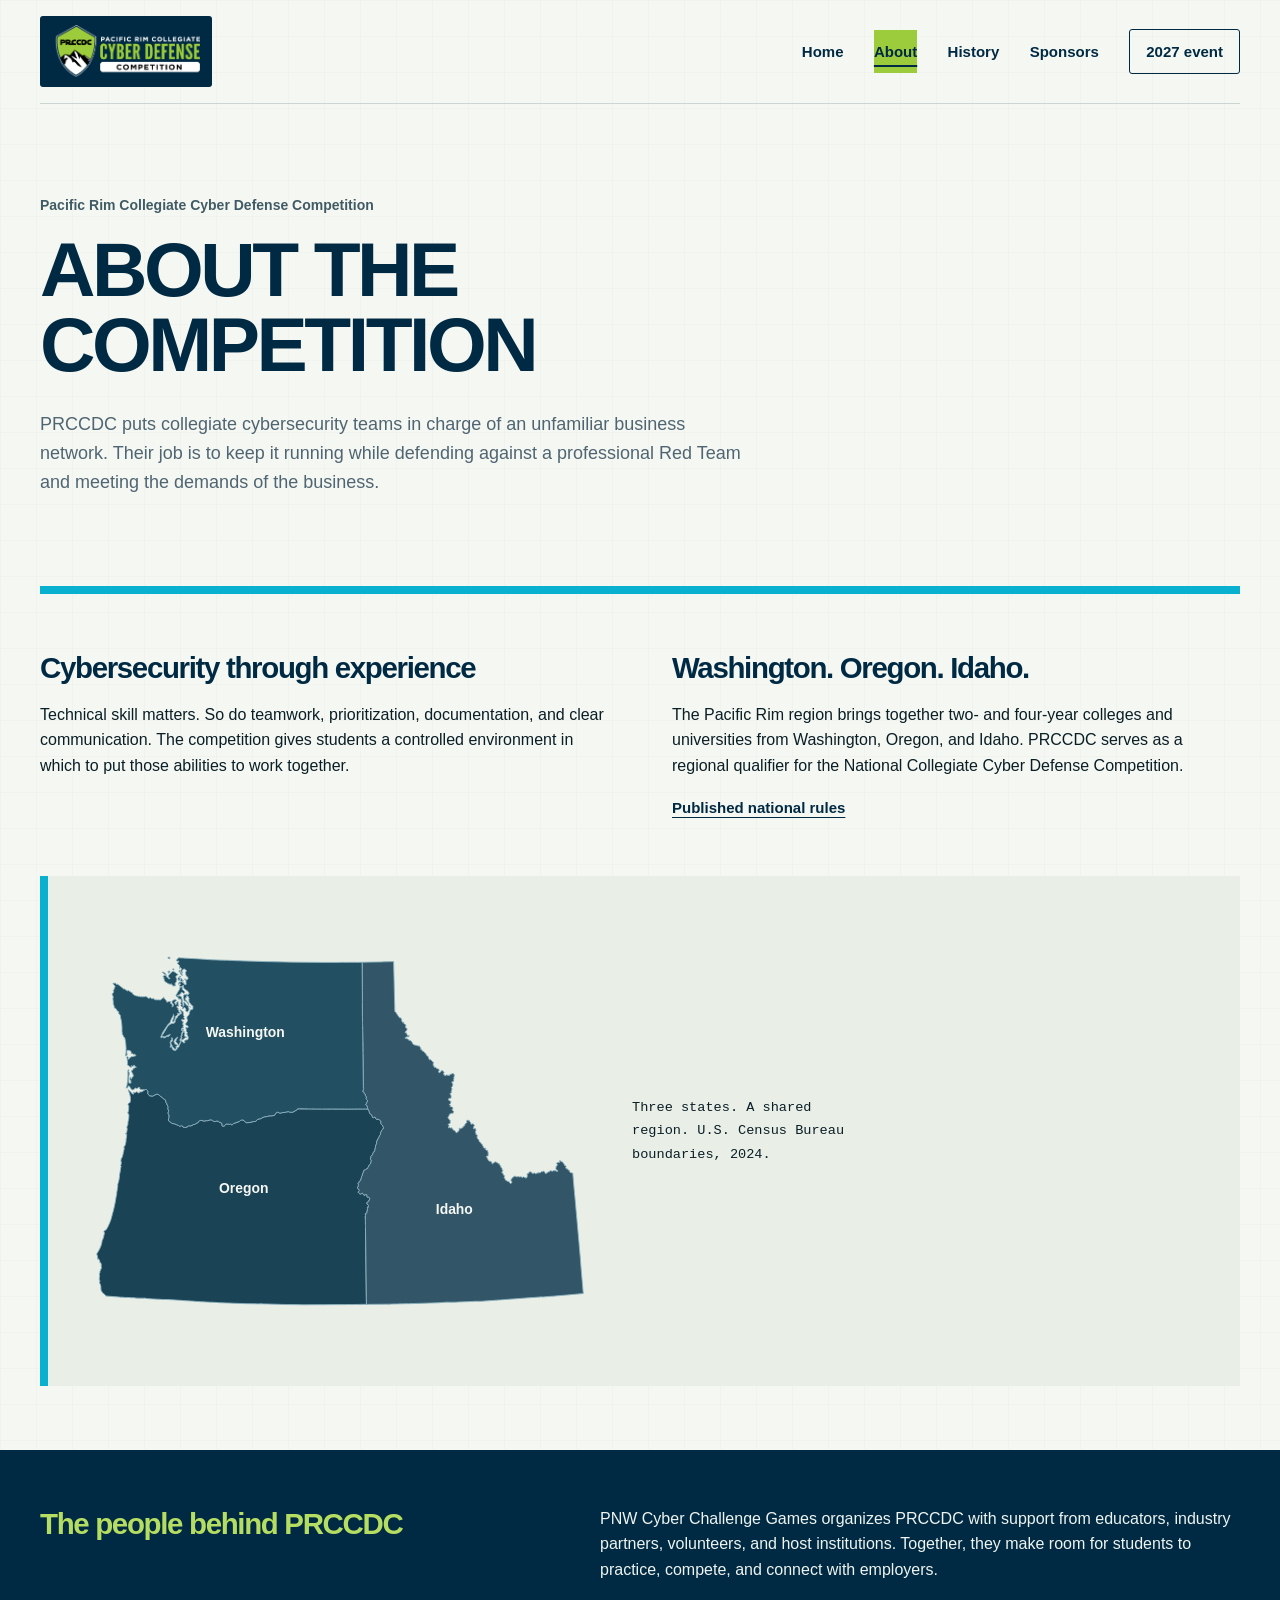
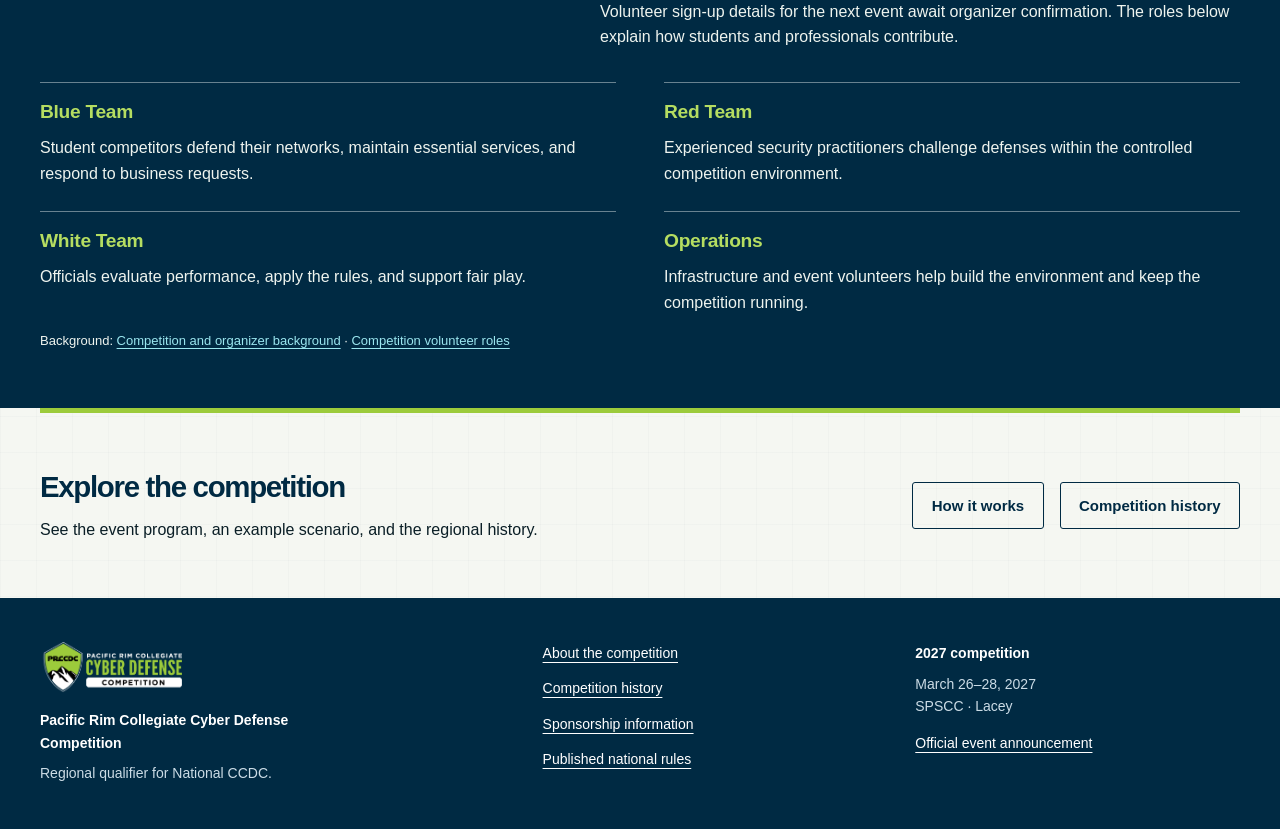
==== about.html @ 9421d320 "Changing website to Pacific Signal theme" ====
<!doctype html><html lang="en"><head><meta charset="utf-8"><meta name="viewport" content="width=device-width, initial-scale=1"><meta name="description" content="Collegiate teams from Washington, Oregon, and Idaho defend a working business network and compete for a place on the national stage."><meta name="theme-color" content="#002A43"><title>About | PRCCDC / Pacific Signal proof</title><link rel="stylesheet" href="assets/site.css"><script src="assets/navigation.js" defer></script><link rel="stylesheet" href="assets/proofs.css"></head><body class="proof-inner" data-proof="pacific-signal"><a class="skip-link" href="#main">Skip to content</a>
    <header class="site-header shell">
      <a class="brand" href="index.html" aria-label="PRCCDC home"><img src="assets/prccdc-logo.png" alt="Pacific Rim Collegiate Cyber Defense Competition" width="205" height="74"></a>
      <button class="nav-toggle" type="button" aria-expanded="false" aria-controls="site-nav" aria-label="Open navigation"><span></span><span></span><span></span></button>
      <nav class="site-nav" id="site-nav" aria-label="Primary navigation"><ul><li><a href="index.html">Home</a></li><li><a href="about.html" aria-current="page">About</a></li><li><a href="history.html">History</a></li><li><a href="sponsors.html">Sponsors</a></li><li><a class="event-nav" href="index.html#event">2027 event</a></li></ul></nav>
    </header><main id="main"><section class="inner-hero shell"><p class="context-label">Pacific Rim Collegiate Cyber Defense Competition</p><h1>About the competition</h1><p class="page-intro">PRCCDC puts collegiate cybersecurity teams in charge of an unfamiliar business network. Their job is to keep it running while defending against a professional Red Team and meeting the demands of the business.</p></section><section class="section shell about-overview"><div><h2>Cybersecurity through experience</h2><p>Technical skill matters. So do teamwork, prioritization, documentation, and clear communication. The competition gives students a controlled environment in which to put those abilities to work together.</p></div><div><h2>Washington. Oregon. Idaho.</h2><p>The Pacific Rim region brings together two- and four-year colleges and universities from Washington, Oregon, and Idaho. PRCCDC serves as a regional qualifier for the National Collegiate Cyber Defense Competition.</p><a class="text-link" href="https://www.nationalccdc.org/rules.html">Published national rules</a></div></section><figure class="about-map shell"><img class="accurate-region-map" src="assets/regional-states.svg" width="560" height="480" alt="Geographically accurate map of Washington, Oregon and Idaho, with shared state boundaries."><figcaption>Three states. A shared region. U.S. Census Bureau boundaries, 2024.</figcaption></figure><section class="people-section" id="volunteer"><div class="section shell"><div class="section-heading"><h2>The people behind PRCCDC</h2><div><p>PNW Cyber Challenge Games organizes PRCCDC with support from educators, industry partners, volunteers, and host institutions. Together, they make room for students to practice, compete, and connect with employers.</p><p>Volunteer sign-up details for the next event await organizer confirmation. The roles below explain how students and professionals contribute.</p></div></div><div class="role-list"><article><h3>Blue Team</h3><p>Student competitors defend their networks, maintain essential services, and respond to business requests.</p></article><article><h3>Red Team</h3><p>Experienced security practitioners challenge defenses within the controlled competition environment.</p></article><article><h3>White Team</h3><p>Officials evaluate performance, apply the rules, and support fair play.</p></article><article><h3>Operations</h3><p>Infrastructure and event volunteers help build the environment and keep the competition running.</p></article></div><p class="source-note">Background: <a href="https://coecyber.io/prccdc---enrol-now-compete-in-march">Competition and organizer background</a> · <a href="https://coecyber.io/volunteers-needed">Competition volunteer roles</a></p></div></section><section class="section shell page-cta"><div><h2>Explore the competition</h2><p>See the event program, an example scenario, and the regional history.</p></div><div class="button-group"><a class="button" href="index.html#how-it-works">How it works</a><a class="button" href="history.html">Competition history</a></div></section></main><footer class="site-footer"><div class="shell footer-grid">
    <div><img class="footer-logo" src="assets/prccdc-logo.png" alt="PRCCDC" width="205" height="74"><p class="footer-name">Pacific Rim Collegiate Cyber Defense Competition</p><p>Regional qualifier for National CCDC.</p></div>
    <div class="footer-links"><a href="about.html">About the competition</a><a href="history.html">Competition history</a><a href="sponsors.html">Sponsorship information</a><a href="https://www.nationalccdc.org/rules.html">Published national rules</a></div>
    <div><p class="footer-heading">2027 competition</p><p>March 26–28, 2027<br>SPSCC · Lacey</p><a href="https://prccdc.com/">Official event announcement</a></div>
  </div></footer></body></html>
---- assets/site.css ----
/* PRCCDC: the competition identity leads; the console is an optional example. */
:root {
  --navy: #002a43;
  --lime: #9ccb3b;
  --paper: #f5f7f2;
  --white: #fff;
  --ink: #18313e;
  --muted: #506572;
  --line: #cbd5d4;
  --mist: #e8efec;
  --red: #b53230;
  --body: "Helvetica Neue", Helvetica, Arial, sans-serif;
  --display: "Helvetica Neue", Helvetica, Arial, sans-serif;
  --mono: "SFMono-Regular", Consolas, monospace;
}
*,
*::before,
*::after {
  box-sizing: border-box;
}
html {
  scroll-behavior: smooth;
}
body {
  margin: 0;
  background: var(--paper);
  color: var(--ink);
  font: 1rem/1.6 var(--body);
  -webkit-font-smoothing: antialiased;
}
img {
  display: block;
  max-width: 100%;
  height: auto;
}
a {
  color: var(--navy);
  text-underline-offset: 0.25em;
  text-decoration-thickness: 1px;
}
a:hover {
  text-decoration-thickness: 2px;
}
button {
  font: inherit;
  cursor: pointer;
}
h1,
h2,
h3,
h4,
p,
figure,
dl {
  margin: 0;
}
h1,
h2,
h3,
h4 {
  color: var(--navy);
  line-height: 1.2;
}
h1 {
  font-family: var(--display);
  font-weight: 700;
  letter-spacing: -0.045em;
}
h2 {
  font-size: clamp(1.65rem, 2.3vw, 2.2rem);
  font-weight: 700;
  letter-spacing: -0.03em;
  text-wrap: balance;
}
h3 {
  font-size: 1.2rem;
  font-weight: 700;
  letter-spacing: -0.015em;
}
p {
  max-width: 72ch;
}
p + p {
  margin-top: 1rem;
}
address {
  font-style: normal;
}
section[id],
main,
details {
  scroll-margin-top: 1.5rem;
}
:focus-visible {
  outline: 3px solid #087e96;
  outline-offset: 5px;
}
::selection {
  color: var(--navy);
  background: var(--lime);
}
.shell {
  width: min(1220px, calc(100% - 80px));
  margin-inline: auto;
}
.shell > *,
.site-header > *,
.footer-grid > * {
  min-width: 0;
}
.skip-link {
  position: fixed;
  top: 0.75rem;
  left: 0.75rem;
  z-index: 100;
  transform: translateY(-180%);
  background: var(--navy);
  color: var(--white);
  padding: 0.75rem 1rem;
}
.skip-link:focus {
  transform: none;
}
.site-header {
  display: flex;
  align-items: center;
  justify-content: space-between;
  gap: 2rem;
  min-height: 104px;
  border-bottom: 1px solid var(--line);
}
.brand {
  display: block;
  width: 172px;
  padding: 9px 12px;
  background: var(--navy);
  border-radius: 3px;
  flex-shrink: 0;
}
.brand img {
  width: 100%;
}
.site-nav ul {
  display: flex;
  align-items: center;
  gap: 1.9rem;
  list-style: none;
  padding: 0;
  margin: 0;
}
.site-nav a {
  display: block;
  padding: 0.6rem 0;
  text-decoration: none;
  font-size: 0.9375rem;
  font-weight: 600;
}
.site-nav a[aria-current] {
  text-decoration: underline;
  text-decoration-color: var(--navy);
  text-decoration-thickness: 2px;
  text-underline-offset: 0.5em;
}
.site-nav a:hover {
  text-decoration: underline;
}
.site-nav .event-nav {
  padding: 0.6rem 1rem;
  border: 1px solid var(--navy);
  border-radius: 3px;
}
.nav-toggle {
  display: none;
}
.button {
  display: inline-flex;
  align-items: center;
  justify-content: center;
  min-height: 46px;
  padding: 0.65rem 1.15rem;
  border: 1px solid var(--navy);
  border-radius: 3px;
  color: var(--navy);
  text-decoration: none;
  font-size: 0.9375rem;
  font-weight: 700;
  text-align: center;
}
.button:hover {
  background: var(--mist);
  text-decoration: underline;
}
.button--lime {
  background: var(--lime);
  border-color: var(--lime);
}
.button--lime:hover {
  background: #b3db63;
}
.button--navy {
  background: var(--navy);
  color: var(--white);
}
.button--navy:hover {
  background: #0d425e;
}
.text-link {
  display: inline-block;
  font-size: 0.9375rem;
  font-weight: 650;
}
.button-group {
  display: flex;
  align-items: center;
  gap: 1rem;
  flex-wrap: wrap;
}
.context-label {
  color: var(--muted);
  font-size: 0.875rem;
  font-weight: 600;
}
.home-hero {
  display: grid;
  grid-template-columns: minmax(0, 1.5fr) minmax(330px, 1fr);
  gap: clamp(2rem, 5vw, 5rem);
  align-items: center;
  padding-block: 3.6rem;
}
.identity h1 {
  margin-top: 1.1rem;
  max-width: 14ch;
  font-size: clamp(2.8rem, 4.8vw, 4.25rem);
  line-height: 1.035;
  text-wrap: balance;
}
.hero-explanation {
  max-width: 49ch;
  margin-top: 1.6rem;
  font-size: 1.125rem;
  line-height: 1.6;
  color: var(--muted);
}
.event-summary {
  padding: 1.85rem 2rem;
  background: var(--navy);
  color: var(--white);
  border-top: 5px solid var(--lime);
  border-radius: 4px;
}
.event-label {
  color: #cbdfeb;
  font-size: 0.875rem;
  font-weight: 600;
}
.event-date {
  margin-top: 0.5rem;
  font-size: clamp(1.5rem, 2.2vw, 1.9rem);
  line-height: 1.2;
  font-weight: 700;
  letter-spacing: -0.025em;
}
.event-summary address {
  margin-block: 1rem 1.3rem;
  line-height: 1.55;
}
.event-summary .registration-note {
  border-top: 1px solid #456476;
  padding-top: 1rem;
  margin-top: 1.35rem;
  font-size: 0.875rem;
  line-height: 1.5;
  color: #d0dfe6;
}
.event-summary :focus-visible,
.site-footer :focus-visible {
  outline-color: var(--lime);
}
.pathways-band {
  background: var(--white);
  border-block: 1px solid var(--line);
}
.pathway-grid {
  display: grid;
  grid-template-columns: repeat(3, minmax(0, 1fr));
  padding-block: 1.65rem;
}
.pathway-grid article {
  padding-inline: 1.75rem;
  border-left: 1px solid var(--line);
  display: flex;
  flex-direction: column;
  align-items: flex-start;
}
.pathway-grid article:first-child {
  border: 0;
  padding-left: 0;
}
.pathway-grid article:last-child {
  padding-right: 0;
}
.pathway-grid h2 {
  font-size: 1.2rem;
}
.pathway-grid p {
  font-size: 0.9375rem;
  margin-top: 0.65rem;
  margin-bottom: 0.85rem;
  color: var(--muted);
}
.pathway-grid a {
  margin-top: auto;
}
.section {
  padding-block: 3.5rem;
}
.section-heading {
  display: grid;
  grid-template-columns: 1fr 1.25fr;
  gap: 3rem;
  align-items: start;
  margin-bottom: 2rem;
}
.section-heading > p {
  color: var(--muted);
}
.event-layout {
  display: grid;
  grid-template-columns: minmax(0, 1.7fr) minmax(0, 1fr);
  gap: 3rem;
}
.schedule {
  padding: 0;
  margin: 0;
  list-style: none;
}
.schedule li {
  display: grid;
  grid-template-columns: 100px 1fr;
  gap: 1.5rem;
  padding: 1.25rem 0;
  border-top: 1px solid var(--line);
}
.schedule li:last-child {
  border-bottom: 1px solid var(--line);
}
.schedule time strong {
  display: block;
  color: var(--navy);
  font-size: 1.15rem;
}
.schedule time span {
  color: var(--muted);
  font-size: 0.875rem;
}
.schedule p {
  color: var(--muted);
  margin-top: 0.4rem;
  font-size: 0.9375rem;
}
.venue-panel {
  padding: 1.5rem 1.75rem;
  background: var(--white);
  border: 1px solid var(--line);
  border-radius: 4px;
}
.venue-panel img {
  width: 190px;
  height: 70px;
  object-fit: contain;
  object-position: left center;
  margin-bottom: 1.25rem;
}
.venue-panel address {
  margin-bottom: 1rem;
}
.eligibility {
  display: grid;
  grid-template-columns: 0.75fr 1.4fr 1fr;
  gap: 2rem;
  align-items: center;
  margin-top: 2rem;
  padding: 1.25rem 1.5rem;
  background: var(--mist);
  border-radius: 3px;
}
.eligibility h3 {
  font-size: 1rem;
}
.eligibility p {
  font-size: 0.875rem;
}
.eligibility a {
  justify-self: end;
}
.source-note {
  color: var(--muted);
  font-size: 0.8125rem;
  line-height: 1.6;
  margin-top: 1rem;
}
.how-section,
.people-section {
  background: var(--navy);
  color: #d7e2e6;
}
.how-section h2,
.how-section h3,
.people-section h2,
.people-section h3 {
  color: var(--white);
}
.how-section .section-heading p,
.people-section .section-heading p {
  color: #c6d8e2;
}
.overview-copy {
  max-width: 75ch;
  margin-bottom: 2rem;
}
.skills-grid {
  display: grid;
  grid-template-columns: repeat(4, minmax(0, 1fr));
  gap: 1.75rem;
}
.skills-grid h3 {
  padding-top: 1rem;
  border-top: 3px solid var(--lime);
}
.skills-grid p {
  margin-top: 0.85rem;
  font-size: 0.9375rem;
}
.pressure-note {
  margin-top: 2rem;
  color: #c6d8e2;
  font-size: 0.9375rem;
  max-width: 95ch;
}
.scenario-demo {
  margin-top: 2rem;
  border: 1px solid #688290;
  border-radius: 3px;
}
.scenario-demo > summary {
  padding: 1rem 1.25rem;
  cursor: pointer;
  font-weight: 600;
  color: var(--white);
}
.scenario-demo > summary span {
  display: block;
  color: #c6d8e2;
  font-size: 0.8125rem;
  font-weight: 400;
  margin-top: 0.2rem;
}
.how-section :focus-visible,
.people-section :focus-visible {
  outline-color: var(--lime);
}
.regional-layout {
  display: grid;
  grid-template-columns: minmax(0, 1.15fr) minmax(0, 1fr);
  gap: 4rem;
  align-items: start;
}
.regional-copy > p {
  margin-top: 1rem;
  color: var(--muted);
}
.region-figure {
  align-self: center;
  padding: 1rem;
}
.region-figure img {
  width: 100%;
}
.region-figure figcaption {
  text-align: center;
  font-size: 0.75rem;
  color: var(--muted);
  margin-top: 0.5rem;
}
.result-story {
  border-top: 1px solid var(--line);
  margin-top: 1.8rem;
  padding-top: 1.5rem;
}
.result-story h3 {
  margin-top: 0.5rem;
}
.result-story p {
  font-size: 0.9375rem;
  margin-top: 0.75rem;
}
.result-story .context-label {
  margin: 0;
  font-size: 0.8125rem;
}
.result-headline {
  font-weight: 700;
}
.result-facts {
  display: flex;
  gap: 2.5rem;
  margin-block: 1rem;
}
.result-facts dt {
  font-size: 0.8125rem;
  color: var(--muted);
}
.result-facts dd {
  margin: 0;
  color: var(--navy);
  font-size: 1.55rem;
  font-weight: 700;
}
.history-preview {
  padding-top: 1.2rem;
  border-top: 1px solid var(--line);
}
.history-preview strong {
  display: block;
  font-size: 0.9375rem;
  color: var(--navy);
  margin-bottom: 0.6rem;
}
.sponsor-section {
  background: var(--white);
  border-block: 1px solid var(--line);
}
.sponsor-grid {
  display: flex;
  flex-wrap: wrap;
  gap: 1.25rem;
  margin-block: 1.75rem;
}
.sponsor {
  display: grid;
  place-items: center;
  width: 240px;
  min-height: 104px;
  padding: 1.25rem 1.75rem;
  border: 1px solid var(--line);
  border-radius: 4px;
  background: var(--white);
}
.sponsor img {
  max-width: 100%;
  max-height: 55px;
  object-fit: contain;
}
.site-footer {
  background: var(--navy);
  color: #cbdce6;
  padding-block: 2.75rem;
}
.footer-grid {
  display: grid;
  grid-template-columns: 1.4fr 1fr 1fr;
  gap: 3rem;
  font-size: 0.875rem;
}
.footer-logo {
  width: 142px;
  margin-bottom: 1rem;
}
.footer-name {
  max-width: 34ch;
  color: var(--white);
  font-weight: 600;
}
.footer-grid p + p {
  margin-top: 0.5rem;
}
.footer-heading {
  font-weight: 700;
  color: var(--white);
}
.footer-links {
  display: flex;
  align-items: flex-start;
  flex-direction: column;
  gap: 0.8rem;
}
.site-footer a {
  color: var(--white);
}
.footer-grid > div:last-child > a {
  display: inline-block;
  margin-top: 0.9rem;
}
.inner-hero {
  padding-block: 3.25rem 2.5rem;
  border-bottom: 1px solid var(--line);
}
.inner-hero h1 {
  font-size: clamp(2.25rem, 4.5vw, 3.75rem);
  margin-top: 1rem;
}
.page-intro {
  max-width: 70ch;
  font-size: 1.125rem;
  color: var(--muted);
  margin-top: 1rem;
}
.about-overview {
  display: grid;
  grid-template-columns: 1fr 1fr;
  gap: 4rem;
}
.about-overview p {
  margin-block: 1rem;
}
.role-list {
  display: grid;
  grid-template-columns: repeat(2, minmax(0, 1fr));
  gap: 1.5rem 3rem;
}
.role-list article {
  padding-top: 1.1rem;
  border-top: 1px solid #688290;
}
.role-list p {
  margin-top: 0.75rem;
}
.people-section .source-note,
.people-section a {
  color: #c6d8e2;
}
.page-cta {
  display: flex;
  justify-content: space-between;
  align-items: center;
  gap: 2rem;
}
.page-cta p {
  margin-top: 0.75rem;
}
.support-layout {
  display: grid;
  grid-template-columns: minmax(0, 1.5fr) minmax(0, 1fr);
  gap: 4rem;
}
.support-copy > p {
  margin-top: 1rem;
}
.support-copy .button-group {
  margin-top: 1.5rem;
}
.next-event {
  padding: 1.75rem;
  background: var(--mist);
  border-radius: 4px;
}
.next-event h2 {
  font-size: 1.2rem;
}
.next-event-date {
  font-weight: 700;
  margin-block: 0.75rem;
}
.next-event a {
  margin-top: 1rem;
}
.benefit-list {
  display: grid;
  grid-template-columns: repeat(3, minmax(0, 1fr));
  gap: 2.5rem;
  margin-top: 2rem;
}
.benefit-list p {
  margin-top: 0.75rem;
}
.history-section {
  padding-top: 2rem;
}
.archive-note {
  color: var(--muted);
  font-size: 0.875rem;
  margin-bottom: 1.5rem;
}
.timeline {
  max-width: 1000px;
}
.timeline-entry {
  display: grid;
  grid-template-columns: 112px minmax(0, 1fr);
  gap: 2rem;
  padding-block: 1.75rem;
  border-top: 1px solid var(--line);
}
.timeline-year {
  color: var(--navy);
  font-size: 2rem;
  line-height: 1.25;
  font-weight: 700;
  letter-spacing: -0.035em;
}
.timeline-entry h2 {
  font-size: 1.35rem;
}
.timeline-entry p:not(.timeline-year) {
  margin-top: 0.75rem;
}
.timeline-source {
  display: inline-block;
  font-size: 0.8125rem;
  margin-top: 0.75rem;
}

/* Fictional scenario: scoped to its own surface, without inherited concept styles. */
.ops-preview {
  color: var(--ink);
  background: var(--white);
}
.ops-accent {
  display: none;
}
.ops-header {
  display: flex;
  justify-content: space-between;
  align-items: start;
  gap: 2rem;
  padding: 1.25rem;
}
.ops-preview h3,
.ops-preview h4 {
  color: var(--navy);
}
.ops-titleline h3 {
  font-size: 1.25rem;
}
.ops-titleline > span {
  font-size: 0.8125rem;
  color: var(--muted);
}
.ops-disclosure {
  font-size: 0.8125rem;
  max-width: 48ch;
  color: var(--muted);
}
.phase-nav {
  display: grid;
  grid-template-columns: repeat(4, minmax(0, 1fr));
  border-block: 1px solid var(--line);
}
.phase-button {
  min-height: 70px;
  padding: 0.75rem 1rem;
  border: 0;
  border-right: 1px solid var(--line);
  color: var(--navy);
  background: var(--paper);
  text-align: left;
}
.phase-button:last-child {
  border-right: 0;
}
.phase-button small {
  display: block;
  font-size: 0.75rem;
  margin-bottom: 0.2rem;
}
.phase-button strong {
  font-size: 1rem;
}
.phase-button[aria-pressed="true"] {
  background: var(--lime);
  box-shadow: inset 0 -3px 0 var(--navy);
}
.phase-button:hover {
  background: var(--mist);
}
.ops-preview :focus-visible {
  outline-color: #087e96;
  outline-offset: -3px;
}
.ops-grid {
  display: grid;
  grid-template-columns: 1fr 1fr 1.05fr;
}
.ops-panel,
.console-panel {
  min-width: 0;
  padding: 1.25rem;
}
.ops-panel {
  border-right: 1px solid var(--line);
}
.panel-head {
  display: flex;
  justify-content: space-between;
  flex-wrap: wrap;
  gap: 0.5rem;
  padding-bottom: 0.75rem;
  margin-bottom: 0.75rem;
  border-bottom: 1px solid var(--line);
}
.panel-head h4 {
  font-size: 0.875rem;
}
.panel-head > span {
  font-size: 0.75rem;
  color: var(--muted);
}
.service-list,
.incident-list {
  list-style: none;
  padding: 0;
  margin: 0;
}
.service-row {
  display: grid;
  grid-template-columns: 10px minmax(0, 1fr) auto;
  align-items: center;
  gap: 0.65rem;
  min-height: 58px;
  border-bottom: 1px solid var(--line);
}
.status-marker {
  width: 9px;
  height: 9px;
  border-radius: 50%;
  background: #64851f;
}
.status-marker[data-status="degraded"],
.status-marker[data-status="isolated"] {
  background: var(--red);
}
.status-marker[data-status="reviewing"],
.status-marker[data-status="documenting"] {
  background: #087e96;
}
.status-marker[data-status="contained"],
.status-marker[data-status="recovering"] {
  background: #2365a8;
}
.service-name {
  font-size: 0.875rem;
  font-weight: 650;
}
.service-status {
  font-size: 0.75rem;
  color: var(--muted);
}
.incident-item {
  display: grid;
  grid-template-columns: 44px minmax(0, 1fr);
  gap: 0.65rem;
  padding-block: 0.65rem;
}
.incident-time {
  font: 0.75rem/1.5 var(--mono);
  color: var(--muted);
}
.incident-copy strong,
.incident-copy span {
  display: block;
  font-size: 0.8125rem;
  line-height: 1.45;
}
.incident-copy span {
  color: var(--muted);
  margin-top: 0.25rem;
}
.console-panel {
  background: #122f40;
  color: #dae7ec;
}
.console-panel h4 {
  color: var(--white);
}
.console-panel .panel-head {
  border-color: #59717f;
}
.console-panel .panel-head span {
  color: #c6d8e2;
}
.console-output {
  font: 0.75rem/1.7 var(--mono);
  white-space: pre-wrap;
  overflow-wrap: anywhere;
}
.console-output .prompt {
  color: #b9e46e;
}
.console-output .signal {
  color: #ffada7;
}
.console-output .info {
  color: #7ce2f5;
}
.console-cursor {
  display: none;
}
.phase-summary {
  border-top: 1px solid #59717f;
  padding-top: 1rem;
  margin-top: 1.5rem;
  font-size: 0.8125rem;
}
.phase-summary strong {
  display: block;
  color: var(--white);
  margin-bottom: 0.5rem;
}
.ops-footer {
  display: flex;
  align-items: center;
  justify-content: space-between;
  gap: 2rem;
  padding: 1.25rem;
  border-top: 1px solid var(--line);
  background: var(--paper);
}
.ops-footer p {
  font-size: 0.8125rem;
  color: var(--muted);
}
.advance-button {
  min-height: 44px;
  padding: 0.7rem 1rem;
  border: 1px solid var(--navy);
  border-radius: 3px;
  background: var(--white);
  color: var(--navy);
  font-size: 0.875rem;
  white-space: nowrap;
}
.no-script-note {
  padding: 1.25rem;
}

@media (max-width: 1000px) {
  .shell {
    width: calc(100% - 48px);
  }
  .home-hero {
    gap: 2rem;
    grid-template-columns: minmax(0, 1.2fr) minmax(310px, 1fr);
  }
  .identity h1 {
    font-size: clamp(2.5rem, 5.5vw, 3.5rem);
  }
  .event-summary {
    padding: 1.5rem;
  }
  .site-nav ul {
    gap: 1.2rem;
  }
  .section-heading {
    gap: 2rem;
  }
  .skills-grid {
    grid-template-columns: repeat(2, minmax(0, 1fr));
  }
  .eligibility {
    grid-template-columns: 1fr 2fr;
    gap: 1rem;
  }
  .eligibility a {
    grid-column: 2;
    justify-self: start;
  }
  .regional-layout {
    gap: 2rem;
  }
  .ops-grid {
    grid-template-columns: 1fr 1fr;
  }
  .console-panel {
    grid-column: 1 / -1;
  }
  .ops-header,
  .ops-footer {
    flex-direction: column;
    gap: 1rem;
  }
}
@media (max-width: 720px) {
  .shell {
    width: calc(100% - 40px);
  }
  .site-header {
    min-height: 86px;
    flex-wrap: wrap;
    gap: 0;
    padding-block: 0.8rem;
  }
  .brand {
    width: 143px;
    padding: 8px 10px;
  }
  .js .nav-toggle {
    display: flex;
    flex-direction: column;
    justify-content: center;
    gap: 5px;
    width: 46px;
    height: 44px;
    padding: 11px;
    border: 1px solid var(--line);
    border-radius: 3px;
    background: transparent;
  }
  .nav-toggle span {
    height: 2px;
    width: 100%;
    background: var(--navy);
  }
  .site-nav {
    width: 100%;
  }
  .js .site-nav {
    display: none;
  }
  .js .site-nav.is-open {
    display: block;
  }
  .site-nav ul {
    padding-top: 1rem;
    gap: 0.5rem 1.25rem;
    flex-wrap: wrap;
  }
  .home-hero {
    grid-template-columns: 1fr;
    padding-block: 1.9rem;
    gap: 1.75rem;
  }
  .identity h1 {
    font-size: clamp(2rem, 8vw, 3rem);
    max-width: 19ch;
    margin-top: 0.75rem;
    text-wrap: initial;
    line-height: 1.08;
  }
  .hero-explanation {
    margin-top: 1rem;
    font-size: 1rem;
  }
  .event-summary {
    padding: 1.25rem;
  }
  .event-date {
    font-size: 1.5rem;
  }
  .event-summary address {
    margin-block: 0.85rem 1rem;
  }
  .event-summary .registration-note {
    padding-top: 0.85rem;
    margin-top: 1rem;
  }
  .pathway-grid {
    grid-template-columns: 1fr;
    padding-block: 0.25rem;
  }
  .pathway-grid article,
  .pathway-grid article:first-child,
  .pathway-grid article:last-child {
    padding: 1.25rem 0;
    border-left: 0;
  }
  .pathway-grid article + article {
    border-top: 1px solid var(--line);
  }
  .pathway-grid p {
    margin-block: 0.5rem 0.75rem;
  }
  .section {
    padding-block: 2.5rem;
  }
  .section-heading {
    grid-template-columns: 1fr;
    gap: 0.8rem;
    margin-bottom: 1.5rem;
  }
  .event-layout,
  .regional-layout,
  .about-overview,
  .support-layout {
    grid-template-columns: 1fr;
    gap: 1.75rem;
  }
  .schedule li {
    grid-template-columns: 78px minmax(0, 1fr);
    gap: 1rem;
    padding-block: 1.1rem;
  }
  .schedule h3 {
    font-size: 1.1rem;
  }
  .venue-panel {
    padding: 1.25rem;
  }
  .eligibility {
    grid-template-columns: 1fr;
    gap: 0.65rem;
    padding: 1.25rem;
    margin-top: 1.5rem;
  }
  .eligibility a {
    grid-column: auto;
  }
  .region-figure {
    width: min(420px, 100%);
    margin-inline: auto;
    padding: 0;
  }
  .result-facts {
    gap: 2rem;
    flex-wrap: wrap;
  }
  .sponsor-grid {
    gap: 0.75rem;
  }
  .sponsor {
    width: 100%;
    max-width: 330px;
    min-height: 90px;
  }
  .footer-grid {
    grid-template-columns: 1fr 1fr;
    gap: 2rem;
  }
  .footer-grid > div:first-child {
    grid-column: 1 / -1;
  }
  .inner-hero {
    padding-block: 2rem;
  }
  .inner-hero h1 {
    font-size: 2.5rem;
  }
  .page-intro {
    font-size: 1rem;
  }
  .role-list,
  .benefit-list {
    grid-template-columns: 1fr;
    gap: 1.5rem;
  }
  .page-cta {
    flex-direction: column;
    align-items: flex-start;
    gap: 1.5rem;
  }
  .timeline-entry {
    grid-template-columns: 70px minmax(0, 1fr);
    gap: 1rem;
    padding-block: 1.5rem;
  }
  .timeline-year {
    font-size: 1.5rem;
  }
  .timeline-entry h2 {
    font-size: 1.15rem;
  }
  .phase-nav {
    grid-template-columns: repeat(2, minmax(0, 1fr));
  }
  .phase-button {
    border-bottom: 1px solid var(--line);
  }
  .ops-grid {
    grid-template-columns: 1fr;
  }
  .ops-panel {
    border-right: 0;
    border-bottom: 1px solid var(--line);
  }
  .ops-header,
  .ops-panel,
  .console-panel,
  .ops-footer {
    padding: 1rem;
  }
}
@media (max-width: 380px) {
  .shell {
    width: calc(100% - 32px);
  }
  .context-label {
    font-size: 0.8125rem;
  }
  .skills-grid,
  .footer-grid {
    grid-template-columns: 1fr;
  }
  .timeline-entry {
    grid-template-columns: 1fr;
    gap: 0.65rem;
  }
  .event-summary {
    padding: 1.1rem;
  }
}
/* Long editor-authored names and links should expand the layout, never clip it. */
h1,
h2,
h3,
p,
a,
address,
dd {
  overflow-wrap: anywhere;
}
@media (prefers-reduced-motion: reduce) {
  html {
    scroll-behavior: auto;
  }
}
@media print {
  body {
    background: white;
  }
  .site-nav,
  .nav-toggle,
  .scenario-demo,
  .skip-link {
    display: none !important;
  }
  .shell {
    width: 100%;
  }
  .section,
  .home-hero,
  .inner-hero {
    padding-block: 1.5rem;
  }
  .how-section,
  .people-section,
  .site-footer,
  .event-summary {
    background: white;
    color: black;
  }
  .how-section *,
  .people-section *,
  .site-footer *,
  .event-summary * {
    color: black !important;
  }
}
---- assets/proofs.css ----
/* Proof-only refinements. Original concept styles remain the starting point. */
.review-bar {
  background: #002a43;
  color: #f5f7f2;
  font:
    500 12px/1.5 "Helvetica Neue",
    Arial,
    sans-serif;
  letter-spacing: 0.02em;
  position: relative;
  z-index: 60;
}
.review-bar > div {
  width: min(1440px, calc(100% - 48px));
  margin: auto;
  display: flex;
  align-items: center;
  justify-content: space-between;
  gap: 16px;
  padding: 11px 0;
}
.review-bar a {
  color: #fff;
  text-decoration: none;
}
.review-bar a:hover {
  text-decoration: underline;
}
.review-bar strong {
  color: #b5dd61;
}
[data-proof="command-floor"] .review-bar {
  border-bottom: 5px solid #e36d3d;
}
[data-proof="command-floor"] .review-bar strong {
  color: #ffb391;
}
.proof-status {
  max-width: 76ch;
  font:
    400 0.92rem/1.6 "Helvetica Neue",
    Arial,
    sans-serif;
  margin: 1.2rem 0;
}
.proof-status a {
  color: inherit;
  font-weight: 700;
  text-decoration: underline;
  text-underline-offset: 0.2em;
}
.proof-source-links {
  display: flex;
  flex-wrap: wrap;
  gap: 1rem 2rem;
  margin: 1.5rem 0;
  font:
    700 0.85rem/1.6 "Helvetica Neue",
    Arial,
    sans-serif;
}
.proof-source-links a {
  color: inherit;
  text-underline-offset: 0.25em;
}
.competition-story {
  display: grid;
  grid-template-columns: 1fr 1fr;
  gap: clamp(24px, 5vw, 72px);
  padding: clamp(28px, 4vw, 56px);
  background: #e7eee5;
  border-top: 5px solid #09b0cf;
}
.competition-story .story-label {
  font:
    700 0.72rem/1.6 "SFMono-Regular",
    Consolas,
    monospace;
  letter-spacing: 0.065em;
  text-transform: uppercase;
  margin: 0 0 1.2rem;
}
.competition-story h2 {
  font-family: var(--display);
  font-size: clamp(2rem, 3.4vw, 3.7rem);
  line-height: 1;
  letter-spacing: -0.035em;
  text-transform: uppercase;
}
.competition-story p {
  font:
    400 1rem/1.65 "Helvetica Neue",
    Arial,
    sans-serif;
  max-width: 62ch;
}
.competition-story p + p {
  margin-top: 1rem;
}
.competition-story .story-disclosure {
  font-size: 0.78rem;
  border-top: 1px solid #bac5bf;
  padding-top: 1rem;
}
.proof-home[data-proof="pacific-signal"] {
  --display:
    "Arial Narrow", "Aptos Narrow", "Roboto Condensed", "Helvetica Neue", Arial,
    sans-serif;
}
[data-proof="pacific-signal"] .hero .eyebrow {
  font-size: 0.78rem;
  max-width: 42ch;
  line-height: 1.6;
}
[data-proof="pacific-signal"] .hero h1 {
  font-size: clamp(3.7rem, 7.9vw, 8rem);
}
[data-proof="pacific-signal"] .hero-visual {
  background: #e9eee7;
  min-height: 40rem;
}
[data-proof="pacific-signal"] .map-surface {
  width: 90%;
  padding: 2.5rem 1rem 4rem;
}
.accurate-region-map {
  display: block;
  width: 100%;
  height: auto;
}
.map-kicker,
.map-attribution {
  font:
    600 0.7rem/1.5 "SFMono-Regular",
    Consolas,
    monospace;
  letter-spacing: 0.04em;
  text-transform: uppercase;
}
.map-kicker {
  border-left: 4px solid #09b0cf;
  padding-left: 0.75rem;
}
.map-attribution {
  margin-top: 1rem;
  color: #4b626c;
}
[data-proof="pacific-signal"] .competition-story {
  margin-bottom: clamp(40px, 7vw, 100px);
}
[data-proof="pacific-signal"] .competition-story h2 {
  font-weight: 900;
}
[data-proof="pacific-signal"] .schedule-main .proof-status {
  color: #e8eee8;
}
[data-proof="pacific-signal"] .proof-source-links a {
  color: #b5dd61;
}
[data-proof="pacific-signal"] .partners .proof-status {
  max-width: 80ch;
  margin-bottom: 2rem;
}
[data-proof="command-floor"] .hero-heading .eyebrow {
  max-width: 51ch;
  line-height: 1.7;
}
[data-proof="command-floor"] .hero h1 {
  width: auto;
  font-size: clamp(4.2rem, 8.6vw, 8.2rem);
  line-height: 0.91;
}
[data-proof="command-floor"] .hero h1 span:last-child {
  transform: translateX(0.12em);
}
[data-proof="command-floor"] .hero-thesis h2 em {
  color: #c84b2c;
}
[data-proof="command-floor"] .competition-story {
  margin-top: 3rem;
  border-top-color: #e36d3d;
  background: #f0e5d9;
}
[data-proof="command-floor"] .competition-story h2 {
  font-weight: 400;
}
[data-proof="command-floor"] .ops-preview {
  margin-top: 0;
}
[data-proof="command-floor"] .ops-accent span:last-child {
  background: #e36d3d;
}
[data-proof="command-floor"]
  .phase-button[data-phase="1"][aria-pressed="true"] {
  background: #f4ddcf;
  box-shadow: inset 0 -5px #d56437;
}
[data-proof="command-floor"] .region-interlude {
  display: grid;
  grid-template-columns: 1fr 1fr;
  gap: clamp(24px, 5vw, 72px);
  padding: clamp(28px, 5vw, 64px);
  background: #002a43;
  color: #f5f7f2;
  border-top: 8px solid #9ccb3b;
}
.region-interlude h2 {
  color: #b5dd61;
  font: 400 clamp(2.7rem, 5vw, 5rem) / 0.97 var(--display);
  text-transform: uppercase;
  margin: 1.5rem 0;
}
.region-interlude p {
  line-height: 1.7;
}
.region-interlude a {
  display: inline-block;
  margin-top: 1.5rem;
  color: white;
  text-underline-offset: 0.25em;
}
.region-interlude figure {
  background: #e9eee7;
  color: #002a43;
  margin: 0;
  padding: 1.5rem;
}
.region-interlude figcaption {
  font:
    500 0.75rem/1.6 "SFMono-Regular",
    Consolas,
    monospace;
}

/* Shared content, deliberately different visual treatments on the inner pages. */
.proof-inner {
  --navy: #002a43;
  --lime: #9ccb3b;
  --cyan: #09b0cf;
  --paper: #f5f7f2;
  --ink: #0a1e26;
}
.proof-inner .inner-hero {
  padding-block: clamp(50px, 7vw, 96px);
}
.proof-inner .inner-hero h1 {
  max-width: 13ch;
  font-size: clamp(3rem, 6vw, 6rem);
  line-height: 0.98;
  text-transform: uppercase;
}
.proof-inner .inner-hero .context-label {
  color: #415b65;
}
.proof-inner .inner-hero .page-intro {
  margin-top: 1.75rem;
}
.proof-inner .site-nav a[aria-current="page"] {
  background: #9ccb3b;
  color: #002a43;
  border-color: #002a43;
}
.proof-inner .about-map {
  background: #e9eee7;
  padding: 2rem;
  display: flex;
  align-items: center;
  gap: 2rem;
  margin-bottom: 4rem;
  border-left: 8px solid #09b0cf;
}
.proof-inner .about-map img {
  max-width: 520px;
  width: 60%;
}
.proof-inner .about-map figcaption {
  max-width: 28ch;
  font:
    500 0.85rem/1.7 "SFMono-Regular",
    Consolas,
    monospace;
}
.proof-inner .page-cta {
  border-top: 5px solid #9ccb3b;
}
.proof-inner[data-proof="pacific-signal"] {
  --body: "Aptos", "Segoe UI", "Helvetica Neue", Arial, sans-serif;
  --display:
    "Arial Narrow", "Aptos Narrow", "Roboto Condensed", "Helvetica Neue", Arial,
    sans-serif;
  background-color: #f5f7f2;
  background-image:
    linear-gradient(#002a4305 1px, transparent 1px),
    linear-gradient(90deg, #002a4305 1px, transparent 1px);
  background-size: 36px 36px;
}
.proof-inner[data-proof="pacific-signal"] h1,
.proof-inner[data-proof="pacific-signal"] h2 {
  font-family: var(--display);
  font-weight: 900;
  letter-spacing: -0.045em;
}
.proof-inner[data-proof="pacific-signal"] .inner-hero {
  border-bottom: 8px solid #09b0cf;
}
.proof-inner[data-proof="pacific-signal"] .people-section {
  background: #002a43;
  color: #f5f7f2;
}
.proof-inner[data-proof="pacific-signal"] .people-section h2,
.proof-inner[data-proof="pacific-signal"] .people-section h3 {
  color: #b5dd61;
}
.proof-inner[data-proof="pacific-signal"] .people-section p {
  color: #eef4ef;
}
.proof-inner[data-proof="pacific-signal"] .people-section a {
  color: #9ae6ef;
}
.proof-inner[data-proof="pacific-signal"] .timeline-year {
  background: #9ccb3b;
  color: #002a43;
  padding: 0.5rem 1rem;
  align-self: start;
  width: max-content;
}
.proof-inner[data-proof="pacific-signal"] .timeline-entry {
  border-color: #09b0cf;
}
.proof-inner[data-proof="pacific-signal"] .next-event {
  background: #9ccb3b;
  border: 0;
}
.proof-inner[data-proof="pacific-signal"] .sponsor-section {
  background: #e9eee7;
}
.proof-inner[data-proof="command-floor"] {
  --display:
    Impact, Haettenschweiler, "Arial Narrow Bold", "Arial Black", sans-serif;
  --red: #c84b2c;
  --line: #bfc9c4;
}
.proof-inner[data-proof="command-floor"] h1,
.proof-inner[data-proof="command-floor"] h2 {
  font-family: var(--display);
  font-weight: 400;
  letter-spacing: 0;
  text-transform: uppercase;
}
.proof-inner[data-proof="command-floor"] h2 {
  font-size: clamp(1.9rem, 3vw, 3rem);
}
.proof-inner[data-proof="command-floor"] .site-header {
  border-bottom: 3px solid #0a1e26;
}
.proof-inner[data-proof="command-floor"] .inner-hero {
  border-bottom: 12px solid #9ccb3b;
}
.proof-inner[data-proof="command-floor"] .people-section {
  background: #e7ece7;
  border-top: 6px solid #e36d3d;
}
.proof-inner[data-proof="command-floor"] .people-section h2,
.proof-inner[data-proof="command-floor"] .people-section h3,
.proof-inner[data-proof="command-floor"] .people-section a {
  color: #002a43;
}
.proof-inner[data-proof="command-floor"] .people-section,
.proof-inner[data-proof="command-floor"] .people-section p,
.proof-inner[data-proof="command-floor"] .people-section .section-heading p {
  color: #263e48;
}
.proof-inner[data-proof="command-floor"] .role-list article:nth-child(2),
.proof-inner[data-proof="command-floor"] .benefit-list article:nth-child(2) {
  border-top-color: #e36d3d;
}
.proof-inner[data-proof="command-floor"] .benefit-list article {
  border-top: 5px solid #9ccb3b;
  padding-top: 1.25rem;
}
.proof-inner[data-proof="command-floor"] .benefit-list article:nth-child(2) {
  border-top-color: #e36d3d;
}
.proof-inner[data-proof="command-floor"] .timeline-entry {
  border-top: 2px solid #0a1e26;
}
.proof-inner[data-proof="command-floor"] .timeline-year {
  color: #c84b2c;
  font-family: var(--display);
  font-size: 3.5rem;
  font-weight: 400;
}
.proof-inner[data-proof="command-floor"] .next-event {
  border-top: 6px solid #e36d3d;
  background: #f0e5d9;
}
.proof-inner[data-proof="command-floor"] .sponsor-section {
  background: #e7ece7;
  border-top: 3px solid #0a1e26;
}
.proof-inner[data-proof="command-floor"] .site-footer {
  background: #0a1e26;
}

@media (max-width: 1000px) {
  [data-proof="command-floor"] .hero h1 {
    font-size: clamp(4rem, 8.3vw, 7rem);
  }
}
@media (max-width: 860px) {
  .review-bar > div {
    flex-wrap: wrap;
    gap: 6px 20px;
    width: calc(100% - 32px);
    font-size: 11px;
  }
  .review-bar span {
    order: -1;
    flex-basis: 100%;
  }
  .competition-story {
    grid-template-columns: 1fr;
  }
  [data-proof="command-floor"] .region-interlude {
    grid-template-columns: 1fr;
  }
  [data-proof="pacific-signal"] .hero-visual {
    min-height: 0;
  }
  [data-proof="pacific-signal"] .map-surface {
    width: min(100%, 620px);
  }
  [data-proof="pacific-signal"] .hero h1 {
    font-size: clamp(3.4rem, 12vw, 6rem);
  }
}
@media (max-width: 600px) {
  [data-proof="command-floor"] .hero h1 {
    font-size: clamp(3.6rem, 13vw, 5.8rem);
  }
  [data-proof="command-floor"] .hero h1 span:last-child {
    transform: none;
  }
  .competition-story {
    padding: 24px;
  }
  .proof-inner .about-map {
    flex-direction: column;
    align-items: flex-start;
    padding: 1.25rem;
  }
  .proof-inner .about-map img {
    width: 100%;
  }
  .proof-inner .inner-hero h1 {
    font-size: clamp(2.7rem, 11vw, 4rem);
  }
}
@media (prefers-reduced-motion: reduce) {
  html {
    scroll-behavior: auto;
  }
}
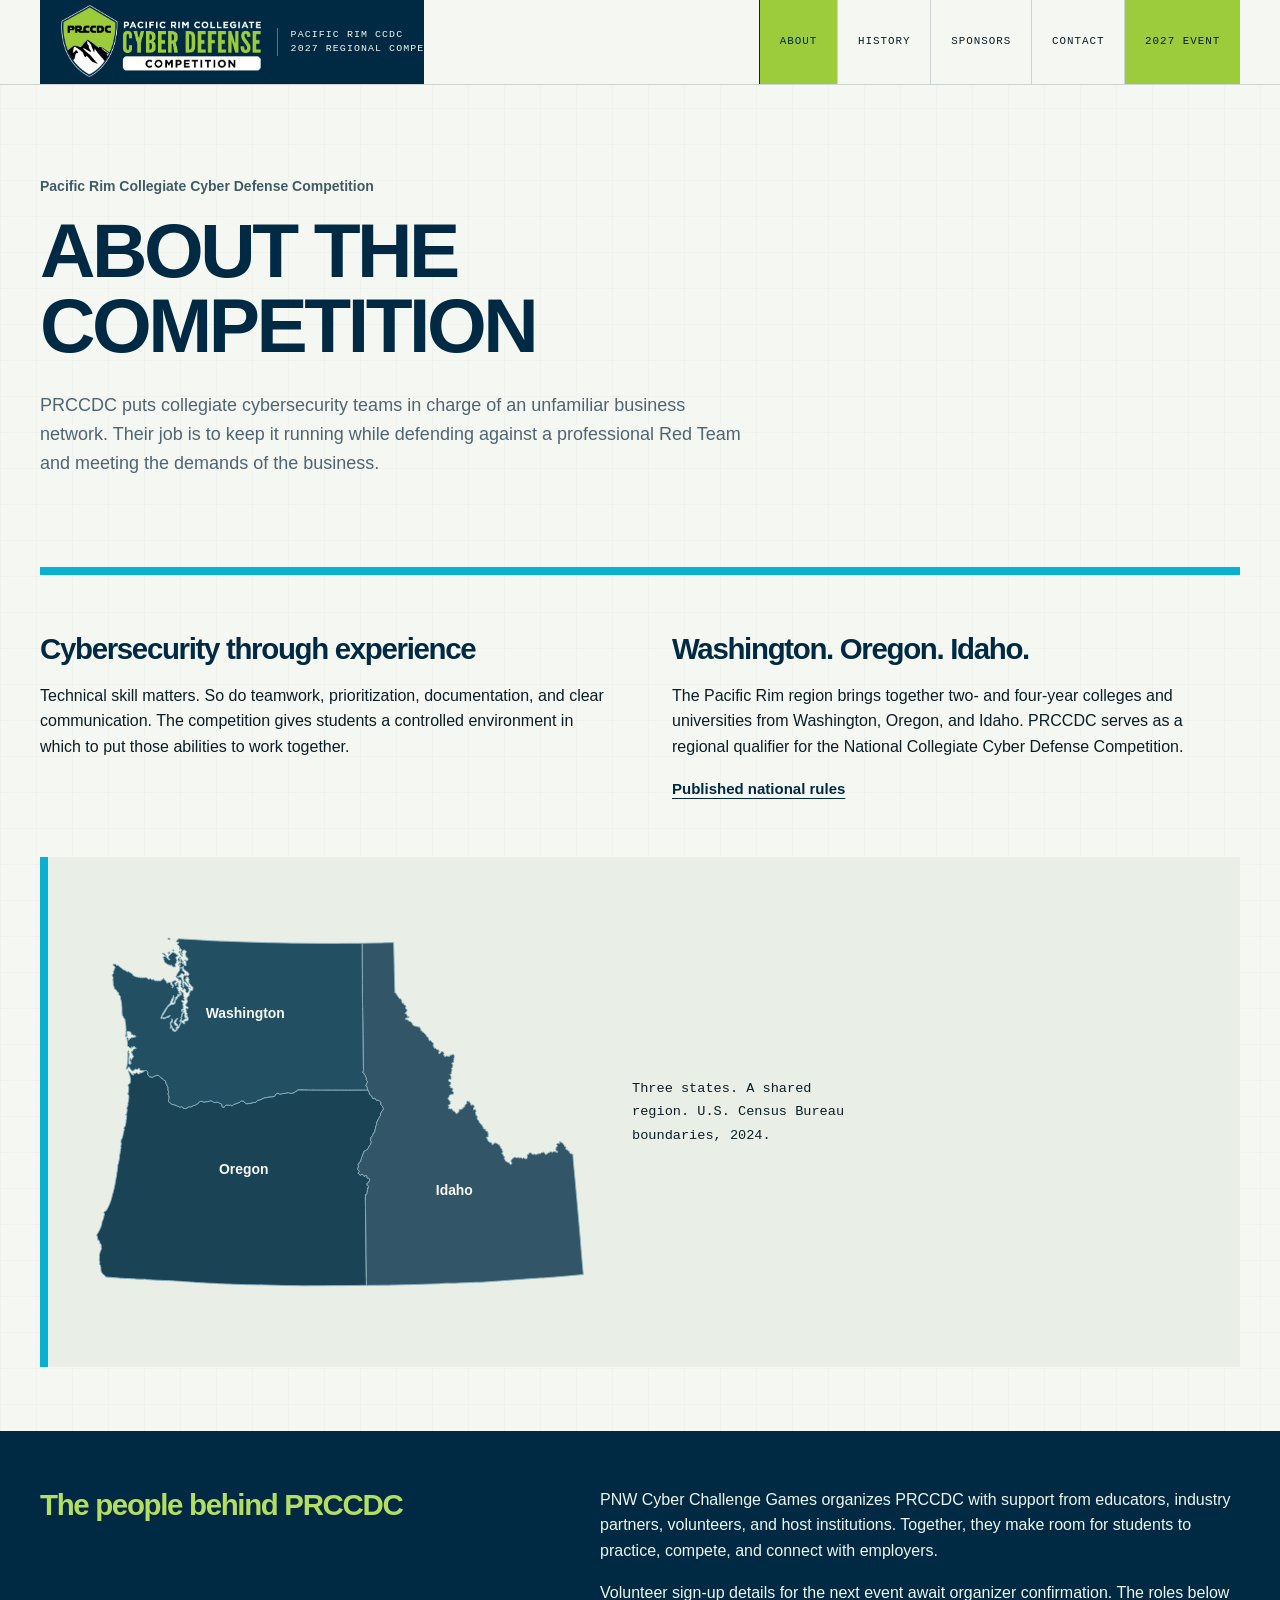
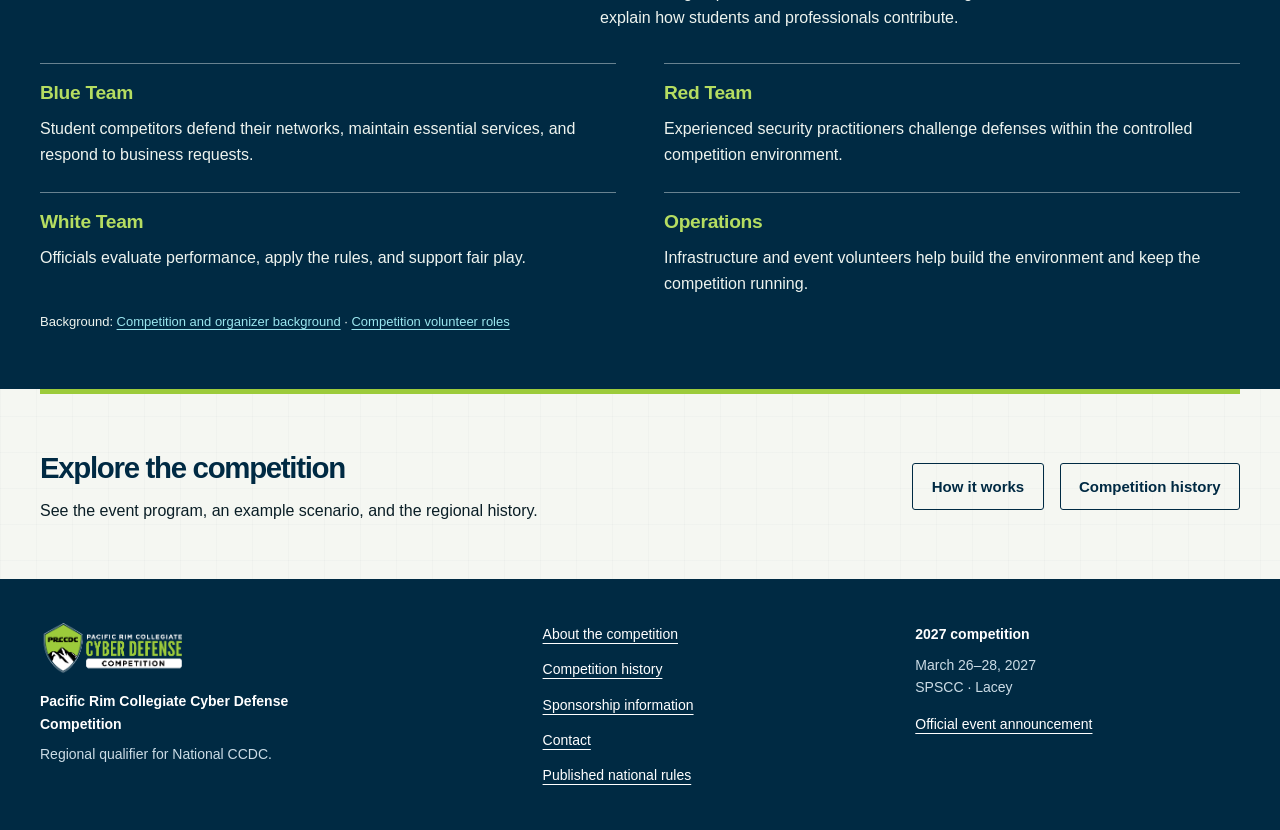
==== commit aa6c2c5e: "added contact.html and updated the top buttons" ====
--- a/about.html
+++ b/about.html
@@ -1,10 +1,6 @@
 <!doctype html><html lang="en"><head><meta charset="utf-8"><meta name="viewport" content="width=device-width, initial-scale=1"><meta name="description" content="Collegiate teams from Washington, Oregon, and Idaho defend a working business network and compete for a place on the national stage."><meta name="theme-color" content="#002A43"><title>About | PRCCDC / Pacific Signal proof</title><link rel="stylesheet" href="assets/site.css"><script src="assets/navigation.js" defer></script><link rel="stylesheet" href="assets/proofs.css"></head><body class="proof-inner" data-proof="pacific-signal"><a class="skip-link" href="#main">Skip to content</a>
-    <header class="site-header shell">
-      <a class="brand" href="index.html" aria-label="PRCCDC home"><img src="assets/prccdc-logo.png" alt="Pacific Rim Collegiate Cyber Defense Competition" width="205" height="74"></a>
-      <button class="nav-toggle" type="button" aria-expanded="false" aria-controls="site-nav" aria-label="Open navigation"><span></span><span></span><span></span></button>
-      <nav class="site-nav" id="site-nav" aria-label="Primary navigation"><ul><li><a href="index.html">Home</a></li><li><a href="about.html" aria-current="page">About</a></li><li><a href="history.html">History</a></li><li><a href="sponsors.html">Sponsors</a></li><li><a class="event-nav" href="index.html#event">2027 event</a></li></ul></nav>
-    </header><main id="main"><section class="inner-hero shell"><p class="context-label">Pacific Rim Collegiate Cyber Defense Competition</p><h1>About the competition</h1><p class="page-intro">PRCCDC puts collegiate cybersecurity teams in charge of an unfamiliar business network. Their job is to keep it running while defending against a professional Red Team and meeting the demands of the business.</p></section><section class="section shell about-overview"><div><h2>Cybersecurity through experience</h2><p>Technical skill matters. So do teamwork, prioritization, documentation, and clear communication. The competition gives students a controlled environment in which to put those abilities to work together.</p></div><div><h2>Washington. Oregon. Idaho.</h2><p>The Pacific Rim region brings together two- and four-year colleges and universities from Washington, Oregon, and Idaho. PRCCDC serves as a regional qualifier for the National Collegiate Cyber Defense Competition.</p><a class="text-link" href="https://www.nationalccdc.org/rules.html">Published national rules</a></div></section><figure class="about-map shell"><img class="accurate-region-map" src="assets/regional-states.svg" width="560" height="480" alt="Geographically accurate map of Washington, Oregon and Idaho, with shared state boundaries."><figcaption>Three states. A shared region. U.S. Census Bureau boundaries, 2024.</figcaption></figure><section class="people-section" id="volunteer"><div class="section shell"><div class="section-heading"><h2>The people behind PRCCDC</h2><div><p>PNW Cyber Challenge Games organizes PRCCDC with support from educators, industry partners, volunteers, and host institutions. Together, they make room for students to practice, compete, and connect with employers.</p><p>Volunteer sign-up details for the next event await organizer confirmation. The roles below explain how students and professionals contribute.</p></div></div><div class="role-list"><article><h3>Blue Team</h3><p>Student competitors defend their networks, maintain essential services, and respond to business requests.</p></article><article><h3>Red Team</h3><p>Experienced security practitioners challenge defenses within the controlled competition environment.</p></article><article><h3>White Team</h3><p>Officials evaluate performance, apply the rules, and support fair play.</p></article><article><h3>Operations</h3><p>Infrastructure and event volunteers help build the environment and keep the competition running.</p></article></div><p class="source-note">Background: <a href="https://coecyber.io/prccdc---enrol-now-compete-in-march">Competition and organizer background</a> · <a href="https://coecyber.io/volunteers-needed">Competition volunteer roles</a></p></div></section><section class="section shell page-cta"><div><h2>Explore the competition</h2><p>See the event program, an example scenario, and the regional history.</p></div><div class="button-group"><a class="button" href="index.html#how-it-works">How it works</a><a class="button" href="history.html">Competition history</a></div></section></main><footer class="site-footer"><div class="shell footer-grid">
+    <header class="site-header"><div class="header-inner shell"><a class="brand" href="index.html" aria-label="PRCCDC home"><img src="assets/prccdc-logo.png" alt="Pacific Rim Collegiate Cyber Defense Competition"><span class="brand-edition">Pacific Rim CCDC<br>2027 regional competition</span></a><button class="menu-toggle" type="button" aria-expanded="false" aria-controls="primary-navigation"><span>Menu</span></button><nav class="site-nav" id="primary-navigation" aria-label="Primary navigation"><a href="about.html" aria-current="page">About</a><a href="history.html">History</a><a href="sponsors.html">Sponsors</a><a href="contact.html">Contact</a><a class="nav-emphasis" href="index.html#event">2027 event</a></nav></div></header><main id="main"><section class="inner-hero shell"><p class="context-label">Pacific Rim Collegiate Cyber Defense Competition</p><h1>About the competition</h1><p class="page-intro">PRCCDC puts collegiate cybersecurity teams in charge of an unfamiliar business network. Their job is to keep it running while defending against a professional Red Team and meeting the demands of the business.</p></section><section class="section shell about-overview"><div><h2>Cybersecurity through experience</h2><p>Technical skill matters. So do teamwork, prioritization, documentation, and clear communication. The competition gives students a controlled environment in which to put those abilities to work together.</p></div><div><h2>Washington. Oregon. Idaho.</h2><p>The Pacific Rim region brings together two- and four-year colleges and universities from Washington, Oregon, and Idaho. PRCCDC serves as a regional qualifier for the National Collegiate Cyber Defense Competition.</p><a class="text-link" href="https://www.nationalccdc.org/rules.html">Published national rules</a></div></section><figure class="about-map shell"><img class="accurate-region-map" src="assets/regional-states.svg" width="560" height="480" alt="Geographically accurate map of Washington, Oregon and Idaho, with shared state boundaries."><figcaption>Three states. A shared region. U.S. Census Bureau boundaries, 2024.</figcaption></figure><section class="people-section" id="volunteer"><div class="section shell"><div class="section-heading"><h2>The people behind PRCCDC</h2><div><p>PNW Cyber Challenge Games organizes PRCCDC with support from educators, industry partners, volunteers, and host institutions. Together, they make room for students to practice, compete, and connect with employers.</p><p>Volunteer sign-up details for the next event await organizer confirmation. The roles below explain how students and professionals contribute.</p></div></div><div class="role-list"><article><h3>Blue Team</h3><p>Student competitors defend their networks, maintain essential services, and respond to business requests.</p></article><article><h3>Red Team</h3><p>Experienced security practitioners challenge defenses within the controlled competition environment.</p></article><article><h3>White Team</h3><p>Officials evaluate performance, apply the rules, and support fair play.</p></article><article><h3>Operations</h3><p>Infrastructure and event volunteers help build the environment and keep the competition running.</p></article></div><p class="source-note">Background: <a href="https://coecyber.io/prccdc---enrol-now-compete-in-march">Competition and organizer background</a> · <a href="https://coecyber.io/volunteers-needed">Competition volunteer roles</a></p></div></section><section class="section shell page-cta"><div><h2>Explore the competition</h2><p>See the event program, an example scenario, and the regional history.</p></div><div class="button-group"><a class="button" href="index.html#how-it-works">How it works</a><a class="button" href="history.html">Competition history</a></div></section></main><footer class="site-footer"><div class="shell footer-grid">
     <div><img class="footer-logo" src="assets/prccdc-logo.png" alt="PRCCDC" width="205" height="74"><p class="footer-name">Pacific Rim Collegiate Cyber Defense Competition</p><p>Regional qualifier for National CCDC.</p></div>
-    <div class="footer-links"><a href="about.html">About the competition</a><a href="history.html">Competition history</a><a href="sponsors.html">Sponsorship information</a><a href="https://www.nationalccdc.org/rules.html">Published national rules</a></div>
+    <div class="footer-links"><a href="about.html">About the competition</a><a href="history.html">Competition history</a><a href="sponsors.html">Sponsorship information</a><a href="contact.html">Contact</a><a href="https://www.nationalccdc.org/rules.html">Published national rules</a></div>
     <div><p class="footer-heading">2027 competition</p><p>March 26–28, 2027<br>SPSCC · Lacey</p><a href="https://prccdc.com/">Official event announcement</a></div>
   </div></footer></body></html>
--- a/assets/site.css
+++ b/assets/site.css
@@ -122,55 +122,94 @@
   transform: none;
 }
 .site-header {
+  position: sticky;
+  top: 0;
+  z-index: 50;
+  background: rgba(245, 247, 242, 0.94);
+  border-bottom: 1px solid var(--line);
+  backdrop-filter: blur(14px);
+}
+.header-inner {
+  position: relative;
+  display: flex;
+  align-items: stretch;
+  justify-content: space-between;
+  min-height: 5.25rem;
+}
+.brand {
   display: flex;
   align-items: center;
-  justify-content: space-between;
-  gap: 2rem;
-  min-height: 104px;
-  border-bottom: 1px solid var(--line);
-}
-.brand {
-  display: block;
-  width: 172px;
-  padding: 9px 12px;
+  align-self: stretch;
+  gap: 1rem;
+  width: min(24rem, 34vw);
+  padding-inline: 1rem;
   background: var(--navy);
-  border-radius: 3px;
-  flex-shrink: 0;
+  color: var(--paper);
+  text-decoration: none;
 }
 .brand img {
-  width: 100%;
-}
-.site-nav ul {
+  width: clamp(9.5rem, 16vw, 13.5rem);
+  height: auto;
+}
+.brand-edition {
+  padding-left: 0.8rem;
+  border-left: 1px solid rgba(245, 247, 242, 0.35);
+  font-family: var(--mono);
+  font-size: 0.62rem;
+  line-height: 1.45;
+  letter-spacing: 0.11em;
+  text-transform: uppercase;
+  white-space: nowrap;
+}
+.site-nav {
+  display: flex;
+  align-items: stretch;
+  margin-left: auto;
+}
+.site-nav a {
   display: flex;
   align-items: center;
-  gap: 1.9rem;
-  list-style: none;
+  padding-inline: clamp(0.8rem, 1.55vw, 1.5rem);
+  border-left: 1px solid var(--line);
+  color: var(--ink);
+  font-family: var(--mono);
+  font-size: 0.68rem;
+  letter-spacing: 0.09em;
+  text-decoration: none;
+  text-transform: uppercase;
+  transition: color 160ms ease, background-color 160ms ease;
+}
+.site-nav a[aria-current] {
+  color: var(--navy);
+  background: var(--mist);
+}
+.site-nav a:hover {
+  color: var(--paper);
+  background: var(--navy);
+}
+.site-nav .nav-emphasis {
+  color: var(--ink);
+  background: var(--lime);
+}
+.site-nav .nav-emphasis:hover {
+  color: var(--white);
+  background: var(--ink);
+}
+.menu-toggle {
+  display: none;
+  align-items: center;
+  justify-content: center;
+  min-width: 5.25rem;
   padding: 0;
-  margin: 0;
-}
-.site-nav a {
-  display: block;
-  padding: 0.6rem 0;
-  text-decoration: none;
-  font-size: 0.9375rem;
-  font-weight: 600;
-}
-.site-nav a[aria-current] {
-  text-decoration: underline;
-  text-decoration-color: var(--navy);
-  text-decoration-thickness: 2px;
-  text-underline-offset: 0.5em;
-}
-.site-nav a:hover {
-  text-decoration: underline;
-}
-.site-nav .event-nav {
-  padding: 0.6rem 1rem;
-  border: 1px solid var(--navy);
-  border-radius: 3px;
-}
-.nav-toggle {
-  display: none;
+  color: var(--ink);
+  background: transparent;
+  border: 0;
+  border-left: 1px solid var(--line);
+  cursor: pointer;
+  font-family: var(--mono);
+  font-size: 0.67rem;
+  letter-spacing: 0.09em;
+  text-transform: uppercase;
 }
 .button {
   display: inline-flex;
@@ -673,6 +712,26 @@
 .benefit-list p {
   margin-top: 0.75rem;
 }
+.contact-list {
+  display: grid;
+  grid-template-columns: repeat(3, minmax(0, 1fr));
+  gap: 1.5rem 3rem;
+  margin-top: 1rem;
+}
+.contact-list article {
+  padding-top: 1.1rem;
+  border-top: 1px solid #688290;
+}
+.contact-list h3 {
+  margin-top: 0.5rem;
+}
+.contact-list p {
+  margin-top: 0.5rem;
+  color: var(--muted);
+}
+.contact-list .text-link {
+  margin-top: 0.75rem;
+}
 .history-section {
   padding-top: 2rem;
 }
@@ -937,6 +996,9 @@
   .shell {
     width: calc(100% - 48px);
   }
+  .brand-edition {
+    display: none;
+  }
   .home-hero {
     gap: 2rem;
     grid-template-columns: minmax(0, 1.2fr) minmax(310px, 1fr);
@@ -983,46 +1045,41 @@
   .shell {
     width: calc(100% - 40px);
   }
-  .site-header {
-    min-height: 86px;
-    flex-wrap: wrap;
-    gap: 0;
-    padding-block: 0.8rem;
+  .header-inner {
+    min-height: 4.5rem;
   }
   .brand {
-    width: 143px;
-    padding: 8px 10px;
-  }
-  .js .nav-toggle {
+    width: auto;
+    padding-inline: 0.85rem;
+  }
+  .menu-toggle {
     display: flex;
-    flex-direction: column;
-    justify-content: center;
-    gap: 5px;
-    width: 46px;
-    height: 44px;
-    padding: 11px;
-    border: 1px solid var(--line);
-    border-radius: 3px;
-    background: transparent;
-  }
-  .nav-toggle span {
-    height: 2px;
-    width: 100%;
-    background: var(--navy);
   }
   .site-nav {
-    width: 100%;
-  }
-  .js .site-nav {
+    position: absolute;
+    top: 100%;
+    right: 0;
+    left: 0;
     display: none;
-  }
-  .js .site-nav.is-open {
-    display: block;
-  }
-  .site-nav ul {
-    padding-top: 1rem;
-    gap: 0.5rem 1.25rem;
-    flex-wrap: wrap;
+    color: var(--paper);
+    background: var(--ink);
+    border: 1px solid rgba(255, 255, 255, 0.16);
+    box-shadow: 0 1.25rem 2.5rem rgba(0, 0, 0, 0.18);
+  }
+  .site-header.menu-open .site-nav {
+    display: grid;
+  }
+  .site-nav a {
+    min-height: 3.4rem;
+    padding-inline: 1.1rem;
+    border-left: 0;
+    border-bottom: 1px solid rgba(255, 255, 255, 0.16);
+  }
+  .site-nav a:last-child {
+    border-bottom: 0;
+  }
+  .site-nav .nav-emphasis {
+    color: var(--ink);
   }
   .home-hero {
     grid-template-columns: 1fr;
@@ -1138,7 +1195,8 @@
     font-size: 1rem;
   }
   .role-list,
-  .benefit-list {
+  .benefit-list,
+  .contact-list {
     grid-template-columns: 1fr;
     gap: 1.5rem;
   }
@@ -1217,7 +1275,7 @@
     background: white;
   }
   .site-nav,
-  .nav-toggle,
+  .menu-toggle,
   .scenario-demo,
   .skip-link {
     display: none !important;
